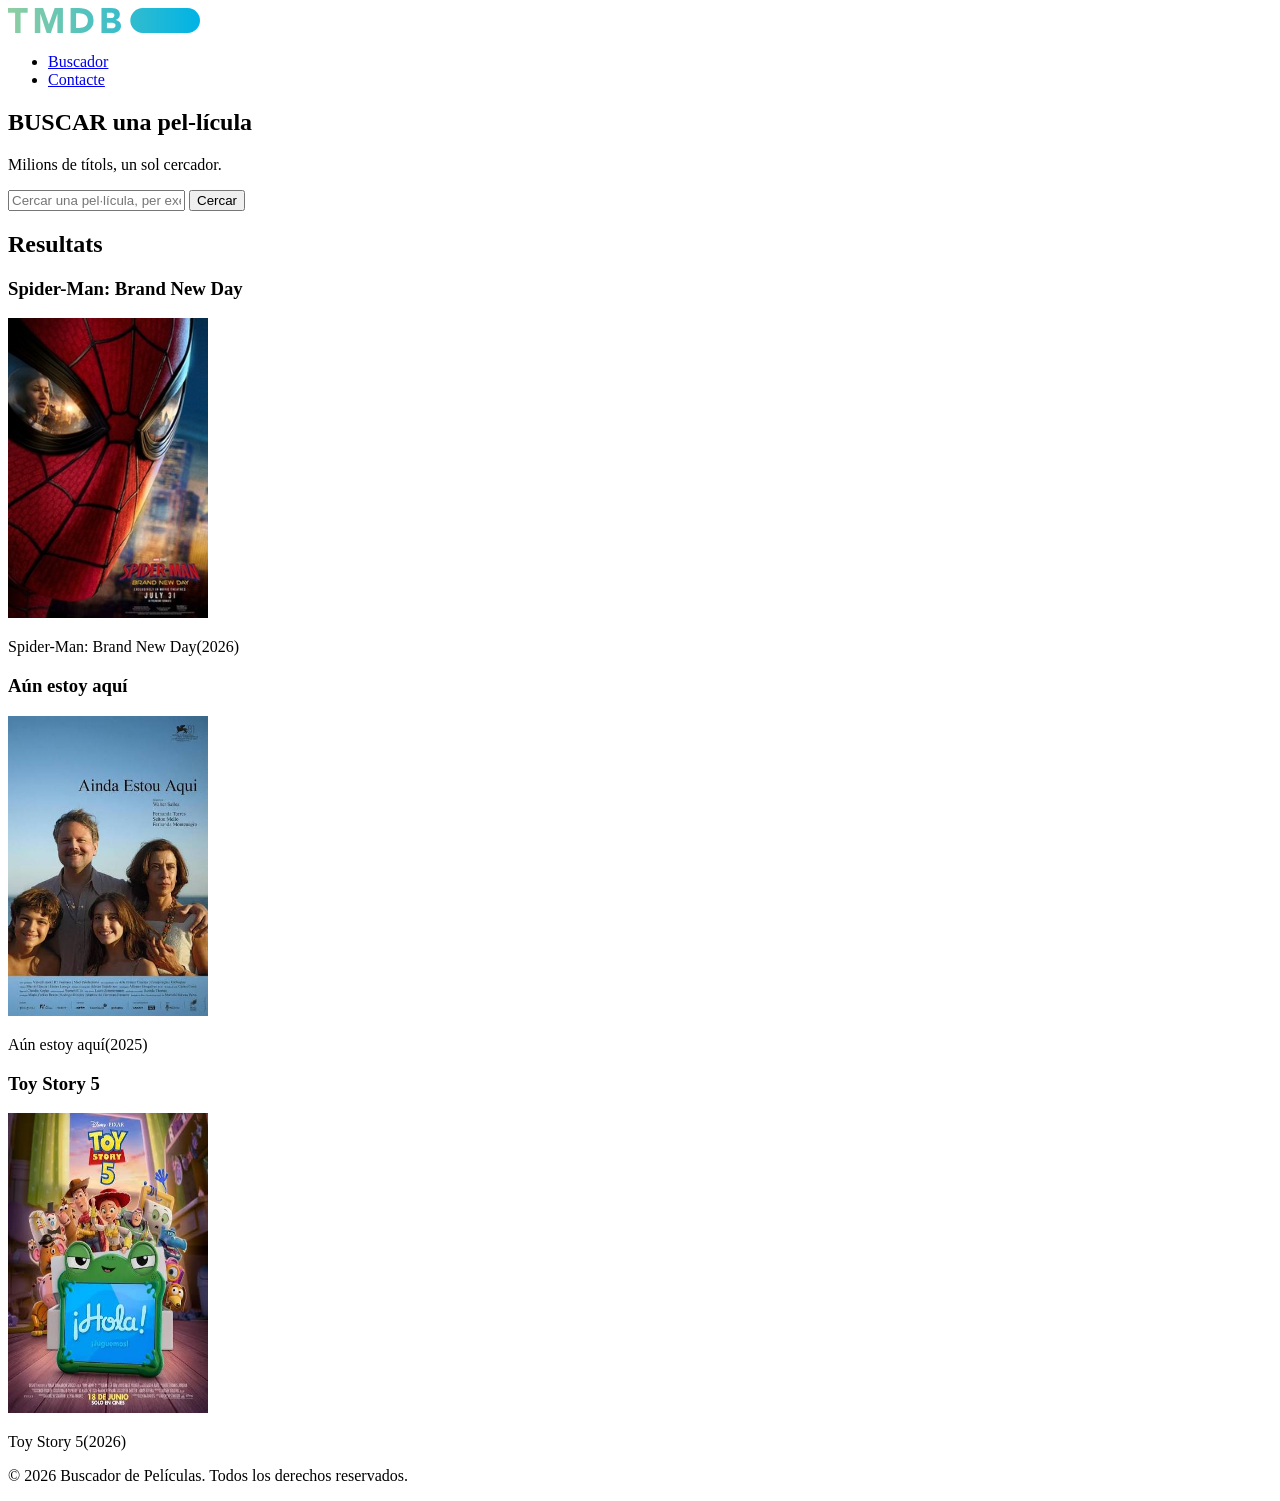
==== Actividad_1/index.html @ 181d0eac "Exercicio1" ====
<!DOCTYPE html>
<html lang="en">
<head>
    <meta charset="UTF-8">
    <meta name="viewport" content="width=device-width, initial-scale=1.0">
    <title>Document</title>
</head>
<body>
    <header>
        <a href="index.html"><img src="logo.svg" height="25px" alt="Logo"></a>
        <nav>
            <ul>
                <li><a href="index.html">Buscador</a></li>
                <li><a href="about.html">Contacte</a></li>
            </ul>
    </header>
<main>
    <section>
           <h1>BUSCAR una pel-lícula</h1>
    <p> Milions de títols, un sol cercador.</p>
    <div>
        <input type="text" name="query" placeholder="Cercar una pel·lícula, per exemple: 'The Matrix'">
        <button type="submit">Cercar</button>
        
    </div>
    <section>
        <h2>Resultats</h2>
    <div>
        <article>
            <h3>Spider-Man: Brand New Day</h3>
            <a> <img src="Spider.jpg" alt="Spider-Man: Brand New Day" height="300px" width="200px"> </a>
            <p>Spider-Man: Brand New Day(2026)</p>
        </article>
        <article>
            <h3>Aún estoy aquí</h3>
            <a> <img src="Aun.jpg" alt="Aún estoy aquí" height="300px" width="200px"> </a>
            <p>Aún estoy aquí(2025)</p>
        </article>
        <article>
            <h3>Toy Story 5</h3>
            <a> <img src="Toy.jpg" alt="Toy Story 5" height="300px" width="200px"> </a>
            <p>Toy Story 5(2026)</p>
        </article>
    </div>

<footer>
    <p>© 2026 Buscador de Películas. Todos los derechos reservados.</p>
</footer>
</body>
</html>
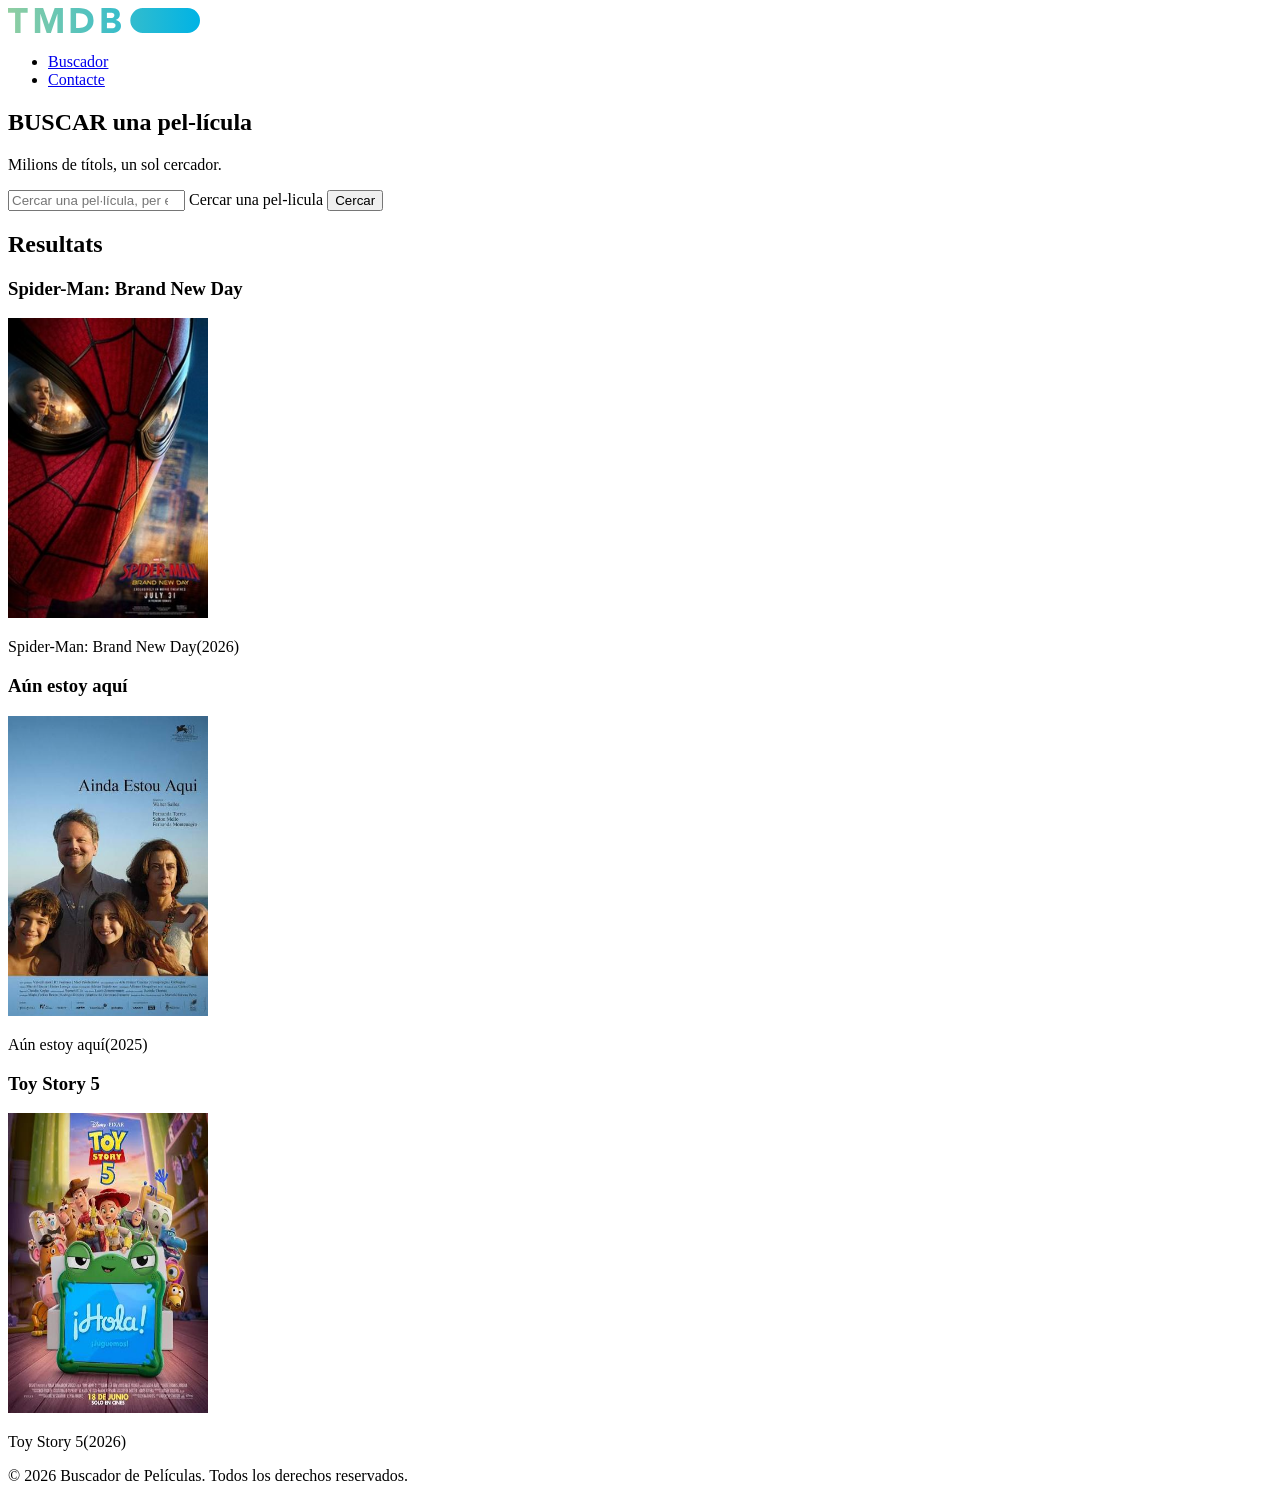
==== commit 0a43cede: "Entrega actividad html" ====
--- a/Actividad_1/index.html
+++ b/Actividad_1/index.html
@@ -4,45 +4,51 @@
     <meta charset="UTF-8">
     <meta name="viewport" content="width=device-width, initial-scale=1.0">
     <title>Document</title>
+    <link rel="icon" href="favicon.jpg" type="image/jpg" sizes="64x64">
 </head>
 <body>
     <header>
-        <a href="index.html"><img src="logo.svg" height="25px" alt="Logo"></a>
+        <a href="index.html"><img src="img/logo.svg" height="25" alt="Logo"></a>
         <nav>
             <ul>
                 <li><a href="index.html">Buscador</a></li>
-                <li><a href="about.html">Contacte</a></li>
+                <li><a href="contacte.html">Contacte</a></li>
             </ul>
+        </nav>
     </header>
 <main>
     <section>
            <h1>BUSCAR una pel-lícula</h1>
     <p> Milions de títols, un sol cercador.</p>
     <div>
-        <input type="text" name="query" placeholder="Cercar una pel·lícula, per exemple: 'The Matrix'">
-        <button type="submit">Cercar</button>
-        
+        <form method="get" action="https://www.themoviedb.org/search">
+            <input type="search" id="query" placeholder="Cercar una pel·lícula, per exemple: 'The Matrix'">
+           <label for="query">Cercar una pel-licula</label>
+            <button type="submit">Cercar</button>
+        </form>
     </div>
+    </section>
     <section>
         <h2>Resultats</h2>
     <div>
         <article>
             <h3>Spider-Man: Brand New Day</h3>
-            <a> <img src="Spider.jpg" alt="Spider-Man: Brand New Day" height="300px" width="200px"> </a>
+            <a> <img src="img/Spider.jpg" alt="Spider-Man: Brand New Day" height="300" width="200"> </a>
             <p>Spider-Man: Brand New Day(2026)</p>
         </article>
         <article>
             <h3>Aún estoy aquí</h3>
-            <a> <img src="Aun.jpg" alt="Aún estoy aquí" height="300px" width="200px"> </a>
+            <a> <img src="img/Aun.jpg" alt="Aún estoy aquí" height="300" width="200"> </a>
             <p>Aún estoy aquí(2025)</p>
         </article>
         <article>
             <h3>Toy Story 5</h3>
-            <a> <img src="Toy.jpg" alt="Toy Story 5" height="300px" width="200px"> </a>
+            <a> <img src="img/Toy.jpg" alt="Toy Story 5" height="300" width="200"> </a>
             <p>Toy Story 5(2026)</p>
         </article>
     </div>
-
+    </section>
+</main>
 <footer>
     <p>© 2026 Buscador de Películas. Todos los derechos reservados.</p>
 </footer>
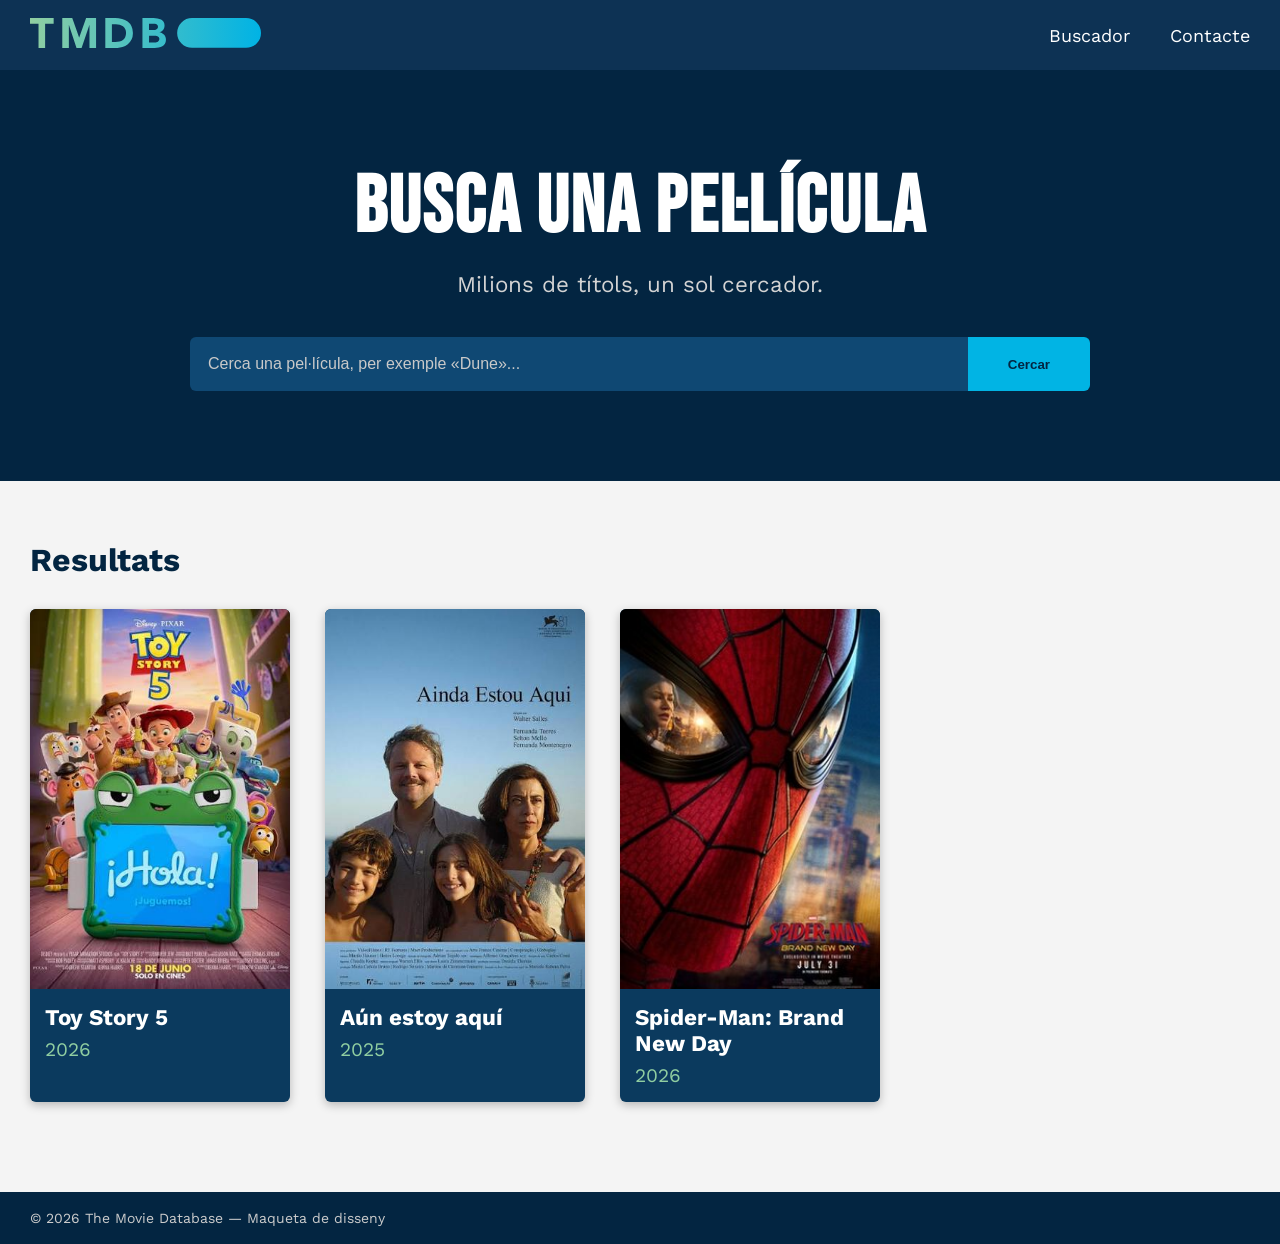
==== commit 530b787e: "Pagina web" ====
--- a/Actividad_1/index.html
+++ b/Actividad_1/index.html
@@ -1,56 +1,100 @@
 <!DOCTYPE html>
-<html lang="en">
+<html lang="ca">
 <head>
     <meta charset="UTF-8">
     <meta name="viewport" content="width=device-width, initial-scale=1.0">
-    <title>Document</title>
-    <link rel="icon" href="favicon.jpg" type="image/jpg" sizes="64x64">
+    <title>Buscador de Pel·lícules</title>
+
+    <link rel="icon" href="favicon.ico" type="image/png">
+
+    <link rel="stylesheet" href="css/estils.css">
+
+    <link rel="preconnect" href="https://fonts.googleapis.com">
+    <link rel="preconnect" href="https://fonts.gstatic.com" crossorigin>
+
+    <link href="https://fonts.googleapis.com/css2?family=Bebas+Neue&family=Work+Sans:wght@300;400;600&display=swap" rel="stylesheet">
 </head>
+
 <body>
-    <header>
-        <a href="index.html"><img src="img/logo.svg" height="25" alt="Logo"></a>
-        <nav>
-            <ul>
-                <li><a href="index.html">Buscador</a></li>
-                <li><a href="contacte.html">Contacte</a></li>
-            </ul>
-        </nav>
-    </header>
+
+<header>
+    <a href="index.html">
+        <img src="img/logo.svg" alt="TMDB Logo" height="30">
+    </a>
+
+    <nav>
+        <ul>
+            <li><a href="index.html">Buscador</a></li>
+            <li><a href="contacte.html">Contacte</a></li>
+        </ul>
+    </nav>
+</header>
+
 <main>
-    <section>
-           <h1>BUSCAR una pel-lícula</h1>
-    <p> Milions de títols, un sol cercador.</p>
-    <div>
+
+    <section class="buscador">
+
+        <h1>BUSCA UNA PEL·LÍCULA</h1>
+
+        <p>Milions de títols, un sol cercador.</p>
+
         <form method="get" action="https://www.themoviedb.org/search">
-            <input type="search" id="query" placeholder="Cercar una pel·lícula, per exemple: 'The Matrix'">
-           <label for="query">Cercar una pel-licula</label>
+
+            <input
+                class="barra-cerca"
+                type="search"
+                name="query"
+                placeholder="Cerca una pel·lícula, per exemple «Dune»..."
+            >
+
             <button type="submit">Cercar</button>
+
         </form>
-    </div>
+
     </section>
-    <section>
+
+    <section class="pelicules">
+
         <h2>Resultats</h2>
-    <div>
-        <article>
-            <h3>Spider-Man: Brand New Day</h3>
-            <a> <img src="img/Spider.jpg" alt="Spider-Man: Brand New Day" height="300" width="200"> </a>
-            <p>Spider-Man: Brand New Day(2026)</p>
-        </article>
-        <article>
-            <h3>Aún estoy aquí</h3>
-            <a> <img src="img/Aun.jpg" alt="Aún estoy aquí" height="300" width="200"> </a>
-            <p>Aún estoy aquí(2025)</p>
-        </article>
-        <article>
-            <h3>Toy Story 5</h3>
-            <a> <img src="img/Toy.jpg" alt="Toy Story 5" height="300" width="200"> </a>
-            <p>Toy Story 5(2026)</p>
-        </article>
-    </div>
+
+        <div class="resultats">
+
+            <article class="tarjeta">
+                <img src="img/Toy.jpg" alt="Toy Story">
+
+                <div class="info">
+                    <h3>Toy Story 5</h3>
+                    <p>2026</p>
+                </div>
+            </article>
+
+            <article class="tarjeta">
+                <img src="img/Aun.jpg" alt="Aún estoy aquí">
+
+                <div class="info">
+                    <h3>Aún estoy aquí</h3>
+                    <p>2025</p>
+                </div>
+            </article>
+
+            <article class="tarjeta">
+                <img src="img/Spider.jpg" alt="Spider-Man">
+
+                <div class="info">
+                    <h3>Spider‑Man: Brand New Day</h3>
+                    <p>2026</p>
+                </div>
+            </article>
+
+        </div>
+
     </section>
+
 </main>
+
 <footer>
-    <p>© 2026 Buscador de Películas. Todos los derechos reservados.</p>
+    <p>© 2026 The Movie Database — Maqueta de disseny</p>
 </footer>
+
 </body>
 </html>
--- a/Actividad_1/css/estils.css
+++ b/Actividad_1/css/estils.css
@@ -0,0 +1,176 @@
+/* ===== RESET ===== */
+
+*{
+margin:0;
+padding:0;
+box-sizing:border-box;
+}
+
+body{
+font-family:'Work Sans', sans-serif;
+background:#f4f4f4;
+color:#032541;
+}
+
+/* ===== HEADER ===== */
+
+header{
+background:#0d3254;
+height:70px;
+
+display:flex;
+justify-content:space-between;
+align-items:center;
+
+padding:0 30px;
+}
+
+nav ul{
+list-style:none;
+display:flex;
+gap:40px;
+}
+
+nav a{
+color:white;
+text-decoration:none;
+font-size:18px;
+}
+
+nav a:hover{
+color:#01b4e4;
+}
+
+/* ===== HERO ===== */
+
+.buscador{
+background:#032541;
+color:white;
+text-align:center;
+padding:90px 20px;
+}
+
+.buscador h1{
+font-family:'Bebas Neue', sans-serif;
+font-size:5rem;
+letter-spacing:2px;
+margin-bottom:15px;
+}
+
+.buscador p{
+color:#d3d3d3;
+font-size:1.4rem;
+margin-bottom:40px;
+}
+
+.buscador form{
+display:flex;
+justify-content:center;
+max-width:900px;
+margin:auto;
+}
+
+.barra-cerca{
+flex:1;
+
+padding:18px;
+
+border:none;
+outline:none;
+
+background:#0f4873;
+color:white;
+
+border-radius:6px 0 0 6px;
+
+font-size:16px;
+}
+
+.barra-cerca::placeholder{
+color:#c9c9c9;
+}
+
+.buscador button{
+border:none;
+
+padding:18px 40px;
+
+background:#01b4e4;
+color:#032541;
+
+font-weight:700;
+
+cursor:pointer;
+
+border-radius:0 6px 6px 0;
+}
+
+.buscador button:hover{
+background:#14c8fa;
+}
+
+/* ===== RESULTADOS ===== */
+
+.pelicules{
+padding:60px 30px;
+}
+
+.pelicules h2{
+font-size:2rem;
+margin-bottom:30px;
+}
+
+.resultats{
+display:flex;
+gap:35px;
+flex-wrap:wrap;
+}
+
+/* ===== TARJETAS ===== */
+
+.tarjeta{
+width:260px;
+
+background:#0b3a5e;
+
+border-radius:6px;
+
+overflow:hidden;
+
+box-shadow:0 3px 10px rgba(0,0,0,.25);
+}
+
+.tarjeta img{
+width:100%;
+height:380px;
+object-fit:cover;
+display:block;
+}
+
+.info{
+padding:15px;
+}
+
+.tarjeta h3{
+color:white;
+font-size:1.4rem;
+margin-bottom:8px;
+}
+
+.tarjeta p{
+color:#90cea1;
+font-size:1.2rem;
+}
+
+/* ===== FOOTER ===== */
+
+footer{
+background:#032541;
+color:#cccccc;
+
+padding:18px 30px;
+margin-top:30px;
+}
+footer p{
+font-size:14px;
+}
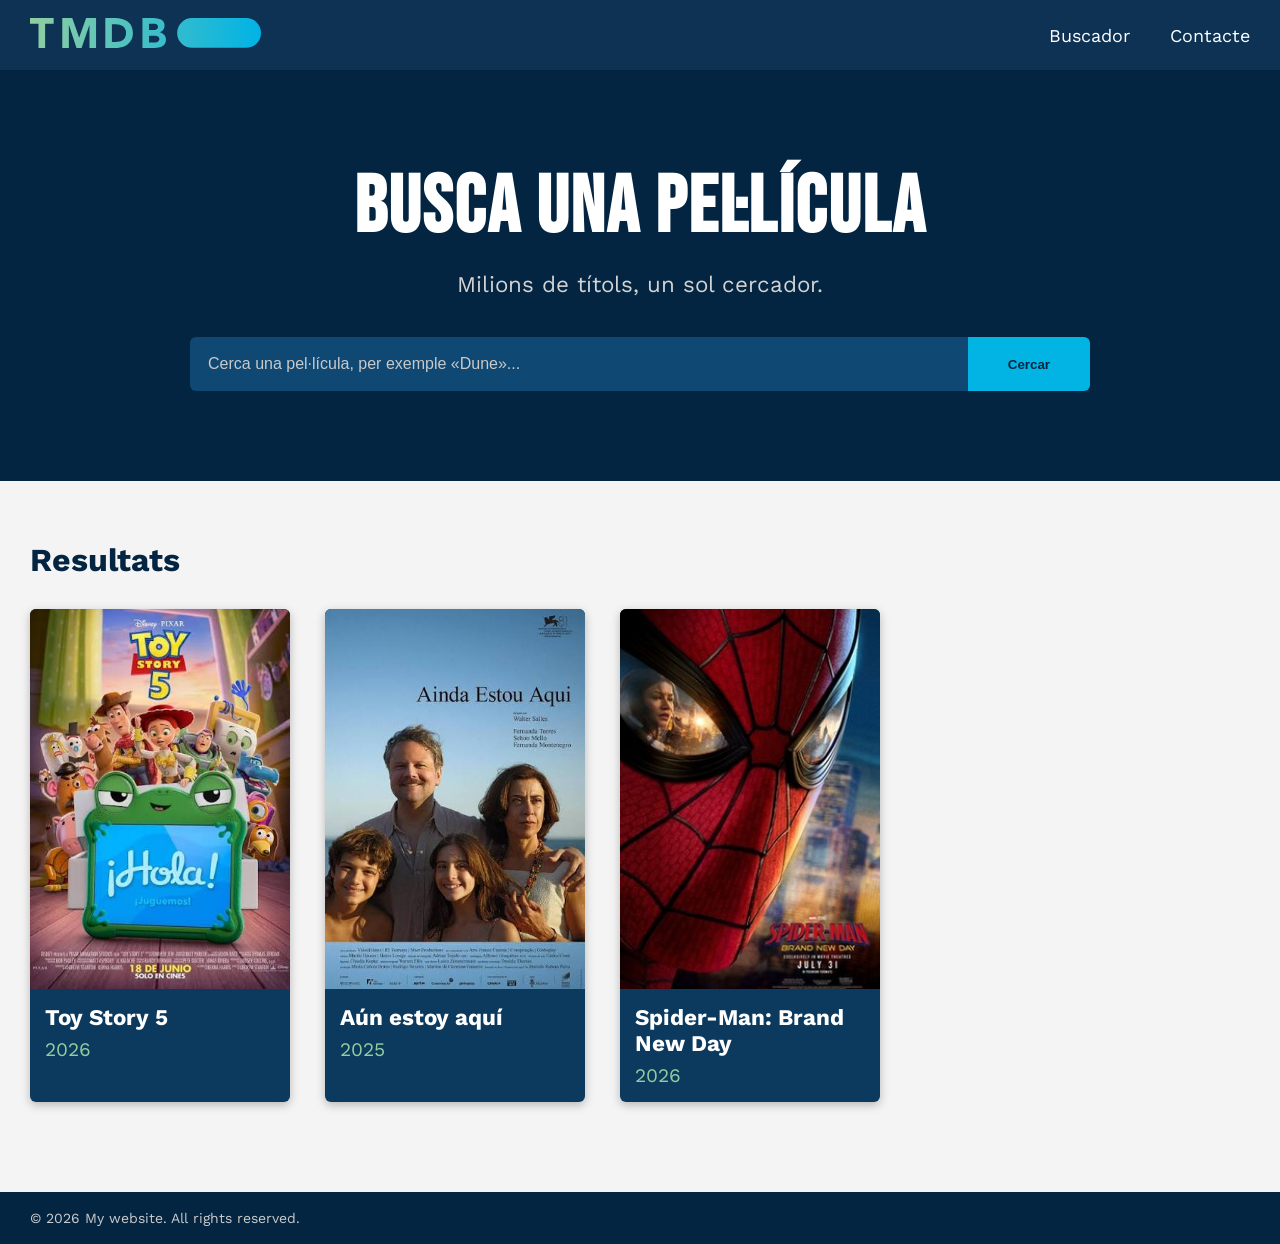
==== commit bc81f7fc: "Estilos de CSS" ====
--- a/Actividad_1/index.html
+++ b/Actividad_1/index.html
@@ -93,7 +93,7 @@
 </main>
 
 <footer>
-    <p>© 2026 The Movie Database — Maqueta de disseny</p>
+    <p>© 2026 My website. All rights reserved.</p>
 </footer>
 
 </body>
